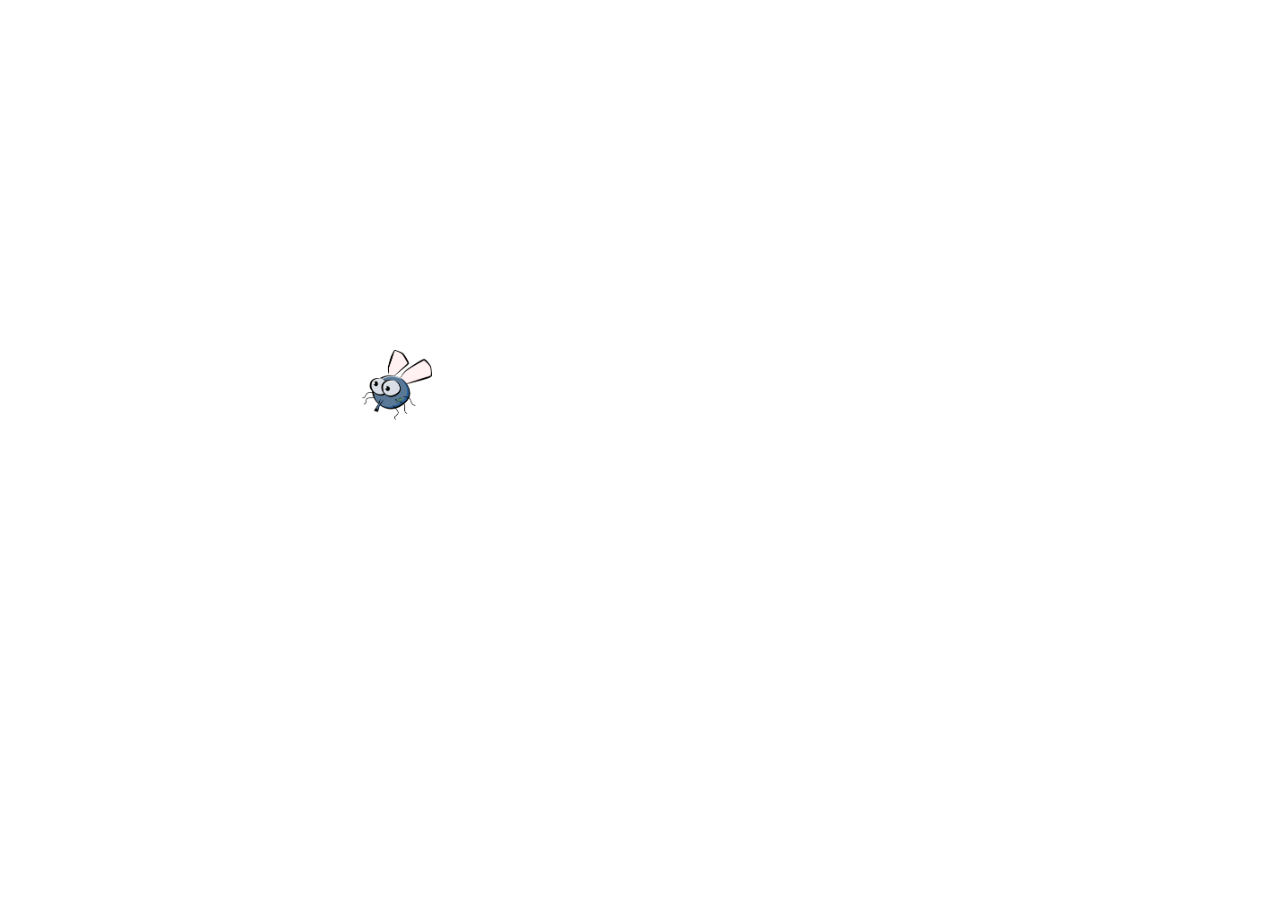
==== index.html @ df937ef2 "Game mata mosquito" ====
<!DOCTYPE html>
<html lang="pt_br">
<head>
    <meta charset="UTF-8">
    <meta http-equiv="X-UA-Compatible" content="IE=edge">
    <meta name="viewport" content="width=device-width, initial-scale=1.0">
    <link rel="stylesheet" href="styles.css"/>
    <title>Jogo mata mosquito</title>
</head>
<body onresize="ajustaTamanho()">

</body>
<script src="script.js"></script>
</html>
---- styles.css ----
.mosquito1{
    width: 50px;
    height: 50px;
}

.mosquito2{
    width: 70px;
    height: 70px;
}

.mosquito3{
    width: 90px;
    height: 90px;
}
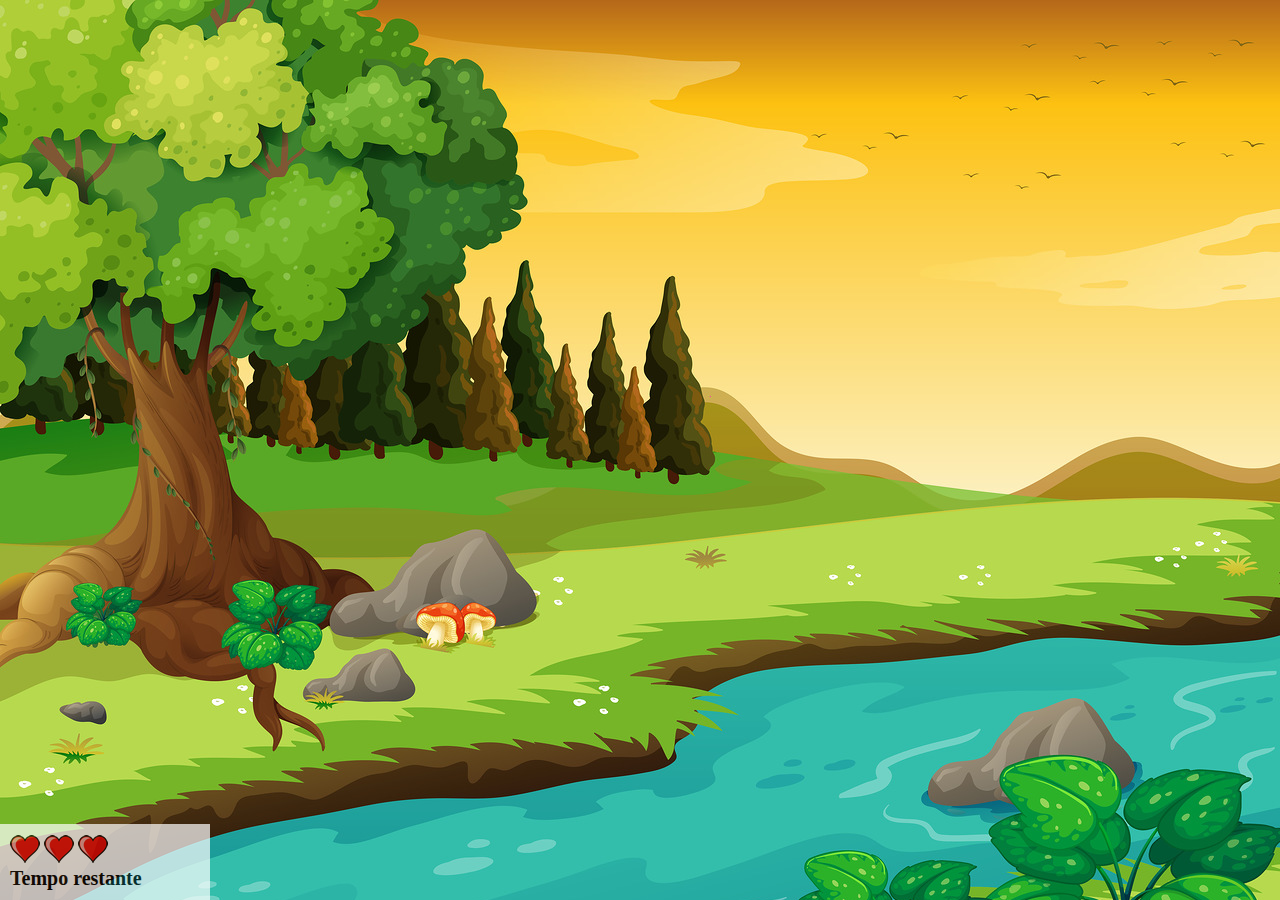
==== commit b6a54920: "fluxo de vida do game" ====
--- a/index.html
+++ b/index.html
@@ -1,14 +1,26 @@
 <!DOCTYPE html>
 <html lang="pt_br">
+
 <head>
     <meta charset="UTF-8">
     <meta http-equiv="X-UA-Compatible" content="IE=edge">
     <meta name="viewport" content="width=device-width, initial-scale=1.0">
-    <link rel="stylesheet" href="styles.css"/>
+    <link rel="stylesheet" href="styles.css" />
     <title>Jogo mata mosquito</title>
 </head>
+
 <body onresize="ajustaTamanho()">
-
+    <div class="painel">
+        <div class="vidas">
+            <img id="v1" src="imagens/coracao_cheio.png"/>
+            <img id="v2" src="imagens/coracao_cheio.png"/> 
+            <img id="v3" src="imagens/coracao_cheio.png"/> 
+        </div>
+            <div class="cronometro">
+                Tempo restante
+            </div>
+        </div>
 </body>
 <script src="script.js"></script>
+
 </html>--- a/styles.css
+++ b/styles.css
@@ -1,3 +1,8 @@
+body{
+    background-image: url('imagens/bg.jpg');
+    background-repeat: no-repeat;
+}
+
 .mosquito1{
     width: 50px;
     height: 50px;
@@ -11,4 +16,33 @@
 .mosquito3{
     width: 90px;
     height: 90px;
+}
+
+.ladoA{
+    transform: scaleX(1);
+}
+
+.ladoB{
+    transform: scaleX(-1); /**iNVERTENDO A IMAGEM**/ 
+}
+
+.painel{
+    position: absolute;
+    width: 190px;
+    padding: 10px;
+    left: 0px;
+    bottom: 0;
+    border-top: 1px solid #fff;
+    background-color: #fff;
+    opacity: 70%;
+}
+
+.vidas{
+    float: left;
+}
+
+.cronometro{
+    float: left;
+    font-size: 20px;
+    font-weight: bold;
 }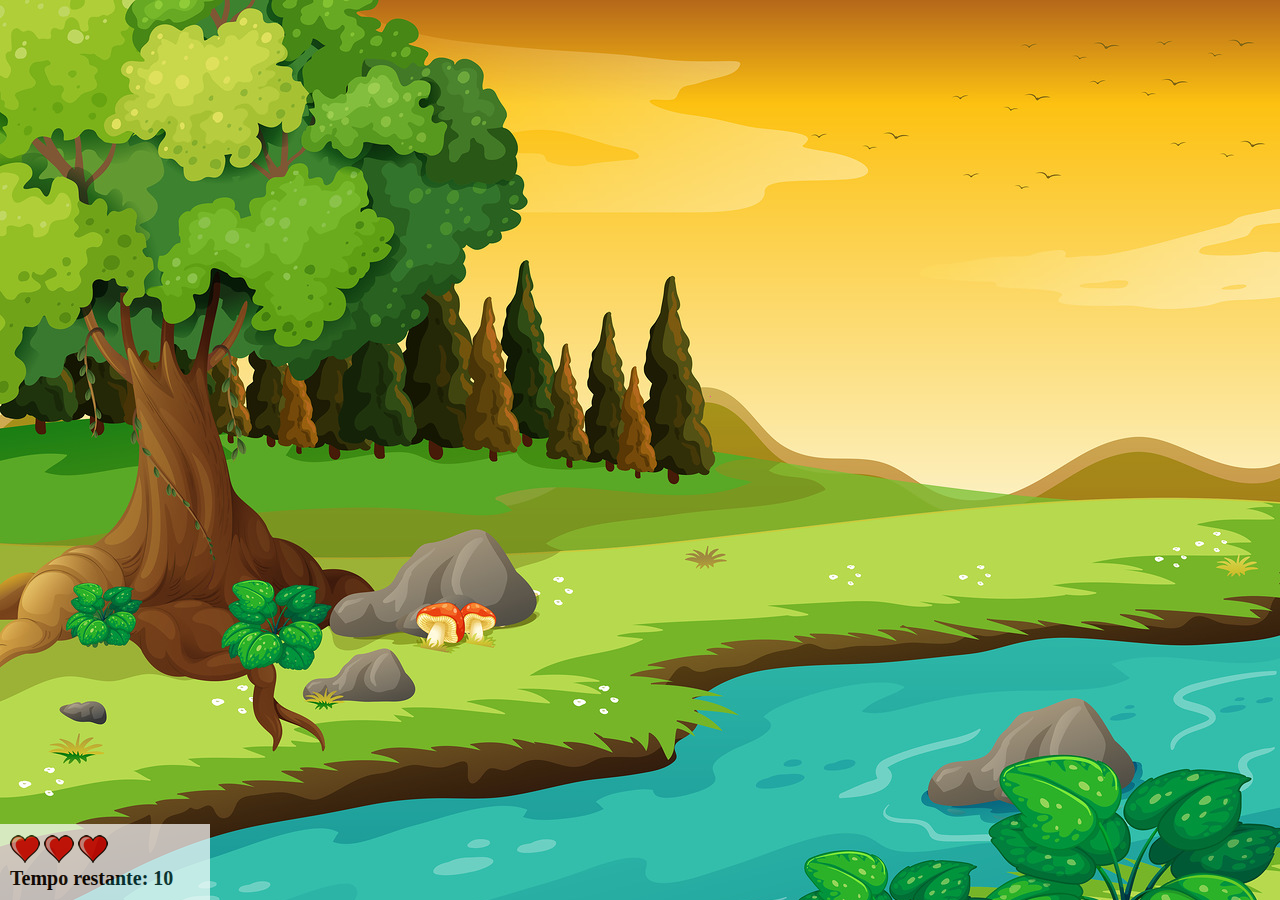
==== commit 24cb8912: "crete home" ====
--- a/index.html
+++ b/index.html
@@ -17,7 +17,7 @@
             <img id="v3" src="imagens/coracao_cheio.png"/> 
         </div>
             <div class="cronometro">
-                Tempo restante
+                Tempo restante: <span id="cronometro"></span>
             </div>
         </div>
 </body>
